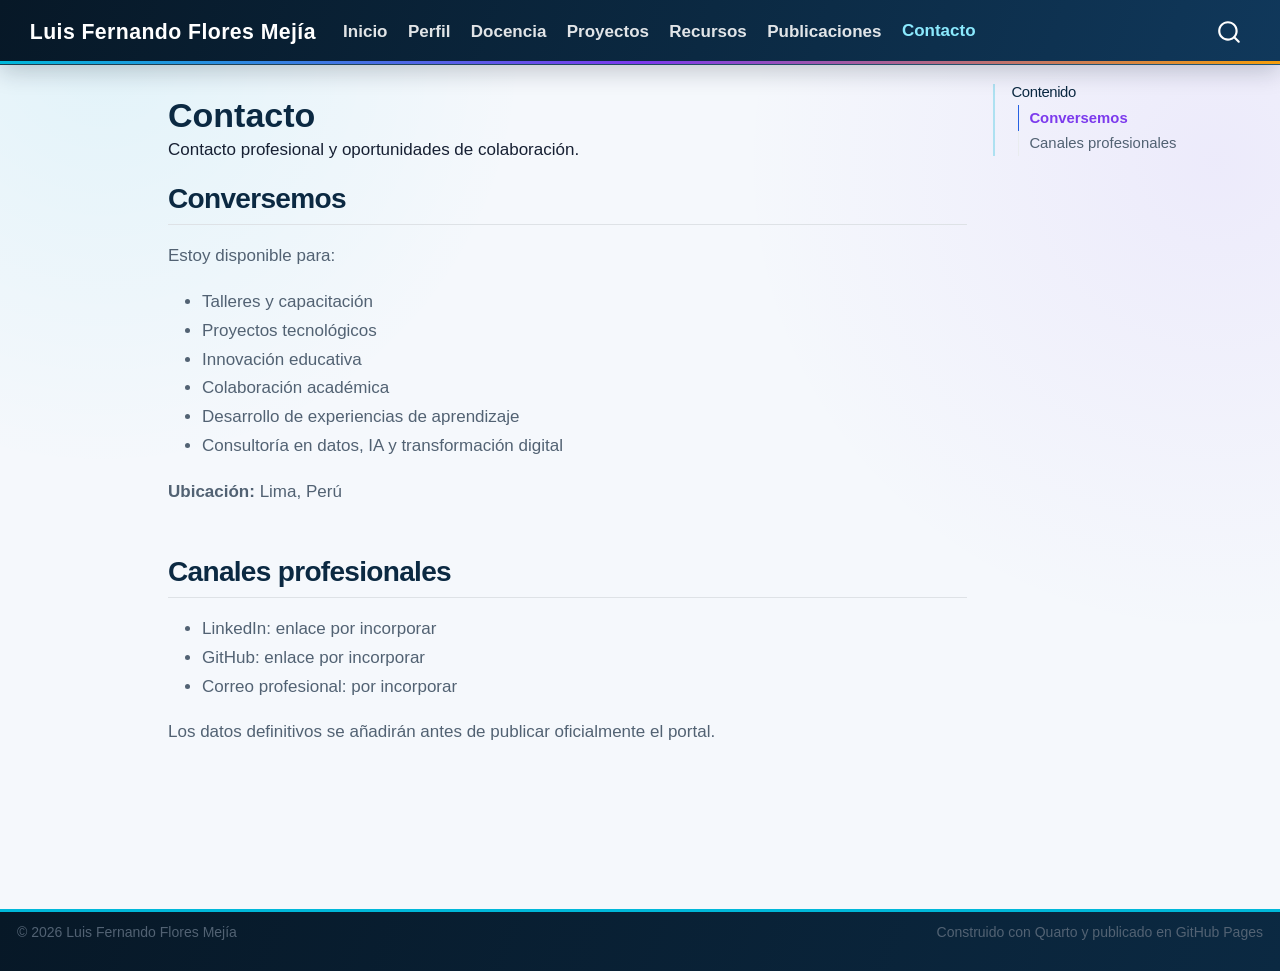
==== contacto.html @ 0957ce86 "Built site for gh-pages" ====
<!DOCTYPE html>
<html xmlns="http://www.w3.org/1999/xhtml" lang="es" xml:lang="es"><head>

<meta charset="utf-8">
<meta name="generator" content="quarto-1.10.18">

<meta name="viewport" content="width=device-width, initial-scale=1.0, user-scalable=yes">

<meta name="description" content="Contacto profesional y oportunidades de colaboración.">

<title>Contacto – Luis Fernando Flores Mejía</title>
<style>
/* Default styles provided by pandoc.
** See https://pandoc.org/MANUAL.html#variables-for-html for config info.
*/
span.smallcaps{font-variant: small-caps;}
div.columns{display: flex; gap: 1.5em;}
div.column{flex: auto;}
@media screen {
div.columns{gap: min(4vw, 1.5em);}
div.column{overflow-x: auto;}
}
div.hanging-indent{margin-left: 1.5em; text-indent: -1.5em;}
ul.task-list{list-style: none;}
ul.task-list li input[type="checkbox"] {
  width: 0.8em;
  margin: 0 0.8em 0.2em -1em; /* quarto-specific, see https://github.com/quarto-dev/quarto-cli/issues/4556 */ 
  vertical-align: middle;
}
</style>


<script src="site_libs/quarto-nav/quarto-nav.js"></script>
<script src="site_libs/quarto-nav/headroom.min.js"></script>
<script src="site_libs/clipboard/clipboard.min.js"></script>
<script src="site_libs/quarto-search/autocomplete.umd.js"></script>
<script src="site_libs/quarto-search/fuse.min.js"></script>
<script src="site_libs/quarto-search/quarto-search.js"></script>
<meta name="quarto:offset" content="./">
<script src="site_libs/quarto-html/quarto.js" type="module"></script>
<script src="site_libs/quarto-html/tabsets/tabsets.js" type="module"></script>
<script src="site_libs/quarto-html/popper.min.js"></script>
<script src="site_libs/quarto-html/tippy.umd.min.js"></script>
<script src="site_libs/quarto-html/anchor.min.js"></script>
<link href="site_libs/quarto-html/tippy.css" rel="stylesheet">
<link href="site_libs/quarto-html/quarto-syntax-highlighting-64a204ab8560d761af7679ceaba22944.css" rel="stylesheet" id="quarto-text-highlighting-styles">
<script src="site_libs/bootstrap/bootstrap.min.js"></script>
<link href="site_libs/bootstrap/bootstrap-icons.css" rel="stylesheet">
<link href="site_libs/bootstrap/bootstrap-51e2acb304f72f5d87eae5468a5c4eb7.min.css" rel="stylesheet" append-hash="true" id="quarto-bootstrap" data-mode="light">
<script id="quarto-search-options" type="application/json">{
  "location": "navbar",
  "copy-button": false,
  "collapse-after": 3,
  "panel-placement": "end",
  "type": "overlay",
  "limit": 50,
  "keyboard-shortcut": [
    "f",
    "/",
    "s"
  ],
  "show-item-context": false,
  "language": {
    "search-no-results-text": "No se han encontrado resultados",
    "search-matching-documents-text": "documentos encontrados",
    "search-copy-link-title": "Copiar el enlace en la búsqueda",
    "search-hide-matches-text": "Ocultar resultados adicionales",
    "search-more-match-text": "resultado adicional en este documento",
    "search-more-matches-text": "resultados adicionales en este documento",
    "search-clear-button-title": "Borrar",
    "search-text-placeholder": "",
    "search-detached-cancel-button-title": "Cancelar",
    "search-submit-button-title": "Enviar",
    "search-label": "Buscar"
  }
}</script>
<style>html{ scroll-behavior: smooth; }</style>


<link rel="stylesheet" href="styles.css">
</head>

<body class="nav-fixed quarto-light">

<div id="quarto-search-results"></div>
  <header id="quarto-header" class="headroom fixed-top">
    <nav class="navbar navbar-expand-lg " data-bs-theme="dark">
      <div class="navbar-container container-fluid">
      <div class="navbar-brand-container mx-auto">
    <a class="navbar-brand" href="./index.html">
    <span class="navbar-title">Luis Fernando Flores Mejía</span>
    </a>
  </div>
            <div id="quarto-search" class="" title="Buscar"></div>
          <button class="navbar-toggler" type="button" data-bs-toggle="collapse" data-bs-target="#navbarCollapse" aria-controls="navbarCollapse" role="menu" aria-expanded="false" aria-label="Navegación de palanca" onclick="if (window.quartoToggleHeadroom) { window.quartoToggleHeadroom(); }">
  <span class="navbar-toggler-icon"></span>
</button>
          <div class="collapse navbar-collapse" id="navbarCollapse">
            <ul class="navbar-nav navbar-nav-scroll me-auto">
  <li class="nav-item">
    <a class="nav-link" href="./index.html"> 
<span class="menu-text">Inicio</span></a>
  </li>  
  <li class="nav-item">
    <a class="nav-link" href="./perfil.html"> 
<span class="menu-text">Perfil</span></a>
  </li>  
  <li class="nav-item">
    <a class="nav-link" href="./docencia.html"> 
<span class="menu-text">Docencia</span></a>
  </li>  
  <li class="nav-item">
    <a class="nav-link" href="./proyectos.html"> 
<span class="menu-text">Proyectos</span></a>
  </li>  
  <li class="nav-item">
    <a class="nav-link" href="./recursos.html"> 
<span class="menu-text">Recursos</span></a>
  </li>  
  <li class="nav-item">
    <a class="nav-link" href="./publicaciones.html"> 
<span class="menu-text">Publicaciones</span></a>
  </li>  
  <li class="nav-item">
    <a class="nav-link active" href="./contacto.html" aria-current="page"> 
<span class="menu-text">Contacto</span></a>
  </li>  
</ul>
          </div> <!-- /navcollapse -->
            <div class="quarto-navbar-tools">
</div>
      </div> <!-- /container-fluid -->
    </nav>
</header>
<!-- content -->
<div id="quarto-content" class="quarto-container page-columns page-rows-contents page-layout-article page-navbar">
<!-- sidebar -->
<!-- margin-sidebar -->
    <div id="quarto-margin-sidebar" class="sidebar margin-sidebar">
        <nav id="TOC" role="doc-toc" class="toc-active">
    <h2 id="toc-title">Contenido</h2>
   
  <ul>
  <li><a href="#conversemos" id="toc-conversemos" class="nav-link active" data-scroll-target="#conversemos">Conversemos</a></li>
  <li><a href="#canales-profesionales" id="toc-canales-profesionales" class="nav-link" data-scroll-target="#canales-profesionales">Canales profesionales</a></li>
  </ul>
</nav>
    </div>
<!-- main -->
<main class="content" id="quarto-document-content">

<header id="title-block-header" class="quarto-title-block default">
<div class="quarto-title">
<h1 class="title">Contacto</h1>
</div>

<div>
  <div class="description">
    Contacto profesional y oportunidades de colaboración.
  </div>
</div>


<div class="quarto-title-meta">

    
  
    
  </div>
  


</header>


<section id="conversemos" class="level2">
<h2 class="anchored" data-anchor-id="conversemos">Conversemos</h2>
<p>Estoy disponible para:</p>
<ul>
<li>Talleres y capacitación</li>
<li>Proyectos tecnológicos</li>
<li>Innovación educativa</li>
<li>Colaboración académica</li>
<li>Desarrollo de experiencias de aprendizaje</li>
<li>Consultoría en datos, IA y transformación digital</li>
</ul>
<p><strong>Ubicación:</strong> Lima, Perú</p>
</section>
<section id="canales-profesionales" class="level2">
<h2 class="anchored" data-anchor-id="canales-profesionales">Canales profesionales</h2>
<ul>
<li>LinkedIn: enlace por incorporar</li>
<li>GitHub: enlace por incorporar</li>
<li>Correo profesional: por incorporar</li>
</ul>
<p>Los datos definitivos se añadirán antes de publicar oficialmente el portal.</p>


</section>

</main> <!-- /main -->
<script id="quarto-html-after-body" type="application/javascript">
  window.document.addEventListener("DOMContentLoaded", function (event) {
    const icon = "";
    const anchorJS = new window.AnchorJS();
    anchorJS.options = {
      placement: 'right',
      icon: icon
    };
    anchorJS.add('.anchored');
    const isCodeAnnotation = (el) => {
      for (const clz of el.classList) {
        if (clz.startsWith('code-annotation-')) {                     
          return true;
        }
      }
      return false;
    }
    const onCopySuccess = function(e) {
      // button target
      const button = e.trigger;
      // don't keep focus
      button.blur();
      // flash "checked"
      button.classList.add('code-copy-button-checked');
      var currentTitle = button.getAttribute("title");
      button.setAttribute("title", "Copiado");
      let tooltip;
      if (window.bootstrap) {
        button.setAttribute("data-bs-toggle", "tooltip");
        button.setAttribute("data-bs-placement", "left");
        button.setAttribute("data-bs-title", "Copiado");
        tooltip = new bootstrap.Tooltip(button, 
          { trigger: "manual", 
            customClass: "code-copy-button-tooltip",
            offset: [0, -8]});
        tooltip.show();    
      }
      setTimeout(function() {
        if (tooltip) {
          tooltip.hide();
          button.removeAttribute("data-bs-title");
          button.removeAttribute("data-bs-toggle");
          button.removeAttribute("data-bs-placement");
        }
        button.setAttribute("title", currentTitle);
        button.classList.remove('code-copy-button-checked');
      }, 1000);
      // clear code selection
      e.clearSelection();
    }
    const getTextToCopy = function(trigger) {
      const outerScaffold = trigger.parentElement.cloneNode(true);
      const codeEl = outerScaffold.querySelector('code');
      for (const childEl of codeEl.children) {
        if (isCodeAnnotation(childEl)) {
          childEl.remove();
        }
      }
      return codeEl.innerText;
    }
    const clipboard = new window.ClipboardJS('.code-copy-button:not([data-in-quarto-modal])', {
      text: getTextToCopy
    });
    clipboard.on('success', onCopySuccess);
    if (window.document.getElementById('quarto-embedded-source-code-modal')) {
      const clipboardModal = new window.ClipboardJS('.code-copy-button[data-in-quarto-modal]', {
        text: getTextToCopy,
        container: window.document.getElementById('quarto-embedded-source-code-modal')
      });
      clipboardModal.on('success', onCopySuccess);
    }
      var localhostRegex = new RegExp(/^(?:http|https):\/\/localhost\:?[0-9]*\//);
      var mailtoRegex = new RegExp(/^mailto:/);
        var filterRegex = new RegExp('/' + window.location.host + '/');
      var isInternal = (href) => {
          return filterRegex.test(href) || localhostRegex.test(href) || mailtoRegex.test(href);
      }
      // Inspect non-navigation links and adorn them if external
     var links = window.document.querySelectorAll('a[href]:not(.nav-link):not(.navbar-brand):not(.toc-action):not(.sidebar-link):not(.sidebar-item-toggle):not(.pagination-link):not(.no-external):not([aria-hidden]):not(.dropdown-item):not(.quarto-navigation-tool):not(.about-link)');
      for (var i=0; i<links.length; i++) {
        const link = links[i];
        if (!isInternal(link.href)) {
          // undo the damage that might have been done by quarto-nav.js in the case of
          // links that we want to consider external
          if (link.dataset.originalHref !== undefined) {
            link.href = link.dataset.originalHref;
          }
        }
      }
    function tippyHover(el, contentFn, onTriggerFn, onUntriggerFn) {
      const config = {
        allowHTML: true,
        maxWidth: 500,
        delay: 100,
        arrow: false,
        appendTo: function(el) {
            return el.parentElement;
        },
        interactive: true,
        interactiveBorder: 10,
        theme: 'quarto',
        placement: 'bottom-start',
      };
      if (contentFn) {
        config.content = contentFn;
      }
      if (onTriggerFn) {
        config.onTrigger = onTriggerFn;
      }
      if (onUntriggerFn) {
        config.onUntrigger = onUntriggerFn;
      }
      window.tippy(el, config); 
    }
    const noterefs = window.document.querySelectorAll('a[role="doc-noteref"]');
    for (var i=0; i<noterefs.length; i++) {
      const ref = noterefs[i];
      tippyHover(ref, function() {
        // use id or data attribute instead here
        let href = ref.getAttribute('data-footnote-href') || ref.getAttribute('href');
        try { href = new URL(href).hash; } catch {}
        const id = href.replace(/^#\/?/, "");
        const note = window.document.getElementById(id);
        if (note) {
          return note.innerHTML;
        } else {
          return "";
        }
      });
    }
    const xrefs = window.document.querySelectorAll('a.quarto-xref');
    const processXRef = (id, note) => {
      // Strip column container classes
      const stripColumnClz = (el) => {
        el.classList.remove("page-full", "page-columns");
        if (el.children) {
          for (const child of el.children) {
            stripColumnClz(child);
          }
        }
      }
      stripColumnClz(note)
      if (id === null || id.startsWith('sec-')) {
        // Special case sections, only their first couple elements
        const container = document.createElement("div");
        if (note.children && note.children.length > 2) {
          container.appendChild(note.children[0].cloneNode(true));
          for (let i = 1; i < note.children.length; i++) {
            const child = note.children[i];
            if (child.tagName === "P" && child.innerText === "") {
              continue;
            } else {
              container.appendChild(child.cloneNode(true));
              break;
            }
          }
          if (window.Quarto?.typesetMath) {
            window.Quarto.typesetMath(container);
          }
          return container.innerHTML
        } else {
          if (window.Quarto?.typesetMath) {
            window.Quarto.typesetMath(note);
          }
          return note.innerHTML;
        }
      } else {
        // Remove any anchor links if they are present
        const anchorLink = note.querySelector('a.anchorjs-link');
        if (anchorLink) {
          anchorLink.remove();
        }
        if (window.Quarto?.typesetMath) {
          window.Quarto.typesetMath(note);
        }
        if (note.classList.contains("callout")) {
          return note.outerHTML;
        } else {
          return note.innerHTML;
        }
      }
    }
    for (var i=0; i<xrefs.length; i++) {
      const xref = xrefs[i];
      tippyHover(xref, undefined, function(instance) {
        instance.disable();
        let url = xref.getAttribute('href');
        let hash = undefined; 
        if (url.startsWith('#')) {
          hash = url;
        } else {
          try { hash = new URL(url).hash; } catch {}
        }
        if (hash) {
          const id = hash.replace(/^#\/?/, "");
          const note = window.document.getElementById(id);
          if (note !== null) {
            try {
              const html = processXRef(id, note.cloneNode(true));
              instance.setContent(html);
            } finally {
              instance.enable();
              instance.show();
            }
          } else {
            // See if we can fetch this
            fetch(url.split('#')[0])
            .then(res => res.text())
            .then(html => {
              const parser = new DOMParser();
              const htmlDoc = parser.parseFromString(html, "text/html");
              const note = htmlDoc.getElementById(id);
              if (note !== null) {
                const html = processXRef(id, note);
                instance.setContent(html);
              } 
            }).finally(() => {
              instance.enable();
              instance.show();
            });
          }
        } else {
          // See if we can fetch a full url (with no hash to target)
          // This is a special case and we should probably do some content thinning / targeting
          fetch(url)
          .then(res => res.text())
          .then(html => {
            const parser = new DOMParser();
            const htmlDoc = parser.parseFromString(html, "text/html");
            const note = htmlDoc.querySelector('main.content');
            if (note !== null) {
              // This should only happen for chapter cross references
              // (since there is no id in the URL)
              // remove the first header
              if (note.children.length > 0 && note.children[0].tagName === "HEADER") {
                note.children[0].remove();
              }
              const html = processXRef(null, note);
              instance.setContent(html);
            } 
          }).finally(() => {
            instance.enable();
            instance.show();
          });
        }
      }, function(instance) {
      });
    }
        let selectedAnnoteEl;
        const selectorForAnnotation = ( cell, annotation) => {
          let cellAttr = 'data-code-cell="' + cell + '"';
          let lineAttr = 'data-code-annotation="' +  annotation + '"';
          const selector = 'span[' + cellAttr + '][' + lineAttr + ']';
          return selector;
        }
        const selectCodeLines = (annoteEl) => {
          const doc = window.document;
          const targetCell = annoteEl.getAttribute("data-target-cell");
          const targetAnnotation = annoteEl.getAttribute("data-target-annotation");
          const annoteSpan = window.document.querySelector(selectorForAnnotation(targetCell, targetAnnotation));
          const lines = annoteSpan.getAttribute("data-code-lines").split(",");
          const lineIds = lines.map((line) => {
            return targetCell + "-" + line;
          })
          let top = null;
          let height = null;
          let parent = null;
          if (lineIds.length > 0) {
              //compute the position of the single el (top and bottom and make a div)
              const el = window.document.getElementById(lineIds[0]);
              top = el.offsetTop;
              height = el.offsetHeight;
              parent = el.parentElement.parentElement;
            if (lineIds.length > 1) {
              const lastEl = window.document.getElementById(lineIds[lineIds.length - 1]);
              const bottom = lastEl.offsetTop + lastEl.offsetHeight;
              height = bottom - top;
            }
            if (top !== null && height !== null && parent !== null) {
              // cook up a div (if necessary) and position it 
              let div = window.document.getElementById("code-annotation-line-highlight");
              if (div === null) {
                div = window.document.createElement("div");
                div.setAttribute("id", "code-annotation-line-highlight");
                div.style.position = 'absolute';
                parent.appendChild(div);
              }
              div.style.top = top - 2 + "px";
              div.style.height = height + 4 + "px";
              div.style.left = 0;
              let gutterDiv = window.document.getElementById("code-annotation-line-highlight-gutter");
              if (gutterDiv === null) {
                gutterDiv = window.document.createElement("div");
                gutterDiv.setAttribute("id", "code-annotation-line-highlight-gutter");
                gutterDiv.style.position = 'absolute';
                const codeCell = window.document.getElementById(targetCell);
                const gutter = codeCell.querySelector('.code-annotation-gutter');
                gutter.appendChild(gutterDiv);
              }
              gutterDiv.style.top = top - 2 + "px";
              gutterDiv.style.height = height + 4 + "px";
            }
            selectedAnnoteEl = annoteEl;
          }
        };
        const unselectCodeLines = () => {
          const elementsIds = ["code-annotation-line-highlight", "code-annotation-line-highlight-gutter"];
          elementsIds.forEach((elId) => {
            const div = window.document.getElementById(elId);
            if (div) {
              div.remove();
            }
          });
          selectedAnnoteEl = undefined;
        };
          // Handle positioning of the toggle
      window.addEventListener(
        "resize",
        throttle(() => {
          elRect = undefined;
          if (selectedAnnoteEl) {
            selectCodeLines(selectedAnnoteEl);
          }
        }, 10)
      );
      function throttle(fn, ms) {
      let throttle = false;
      let timer;
        return (...args) => {
          if(!throttle) { // first call gets through
              fn.apply(this, args);
              throttle = true;
          } else { // all the others get throttled
              if(timer) clearTimeout(timer); // cancel #2
              timer = setTimeout(() => {
                fn.apply(this, args);
                timer = throttle = false;
              }, ms);
          }
        };
      }
        // Attach click handler to the DT
        const annoteDls = window.document.querySelectorAll('dt[data-target-cell]');
        for (const annoteDlNode of annoteDls) {
          annoteDlNode.addEventListener('click', (event) => {
            const clickedEl = event.target;
            if (clickedEl !== selectedAnnoteEl) {
              unselectCodeLines();
              const activeEl = window.document.querySelector('dt[data-target-cell].code-annotation-active');
              if (activeEl) {
                activeEl.classList.remove('code-annotation-active');
              }
              selectCodeLines(clickedEl);
              clickedEl.classList.add('code-annotation-active');
            } else {
              // Unselect the line
              unselectCodeLines();
              clickedEl.classList.remove('code-annotation-active');
            }
          });
        }
    const findCites = (el) => {
      const parentEl = el.parentElement;
      if (parentEl) {
        const cites = parentEl.dataset.cites;
        if (cites) {
          return {
            el,
            cites: cites.split(' ')
          };
        } else {
          return findCites(el.parentElement)
        }
      } else {
        return undefined;
      }
    };
    var bibliorefs = window.document.querySelectorAll('a[role="doc-biblioref"]');
    for (var i=0; i<bibliorefs.length; i++) {
      const ref = bibliorefs[i];
      const citeInfo = findCites(ref);
      if (citeInfo) {
        tippyHover(citeInfo.el, function() {
          var popup = window.document.createElement('div');
          citeInfo.cites.forEach(function(cite) {
            var citeDiv = window.document.createElement('div');
            citeDiv.classList.add('hanging-indent');
            citeDiv.classList.add('csl-entry');
            var biblioDiv = window.document.getElementById('ref-' + cite);
            if (biblioDiv) {
              citeDiv.innerHTML = biblioDiv.innerHTML;
            }
            popup.appendChild(citeDiv);
          });
          return popup.innerHTML;
        });
      }
    }
  });
  </script>
</div> <!-- /content -->
<footer class="footer">
  <div class="nav-footer">
    <div class="nav-footer-left">
<p>© 2026 Luis Fernando Flores Mejía</p>
</div>   
    <div class="nav-footer-center">
      &nbsp;
    </div>
    <div class="nav-footer-right">
<p>Construido con Quarto y publicado en GitHub Pages</p>
</div>
  </div>
</footer>




<script src="site_libs/quarto-html/zenscroll-min.js"></script>
</body></html>
---- site_libs/quarto-html/tippy.css ----
.tippy-box[data-animation=fade][data-state=hidden]{opacity:0}[data-tippy-root]{max-width:calc(100vw - 10px)}.tippy-box{position:relative;background-color:#333;color:#fff;border-radius:4px;font-size:14px;line-height:1.4;white-space:normal;outline:0;transition-property:transform,visibility,opacity}.tippy-box[data-placement^=top]>.tippy-arrow{bottom:0}.tippy-box[data-placement^=top]>.tippy-arrow:before{bottom:-7px;left:0;border-width:8px 8px 0;border-top-color:initial;transform-origin:center top}.tippy-box[data-placement^=bottom]>.tippy-arrow{top:0}.tippy-box[data-placement^=bottom]>.tippy-arrow:before{top:-7px;left:0;border-width:0 8px 8px;border-bottom-color:initial;transform-origin:center bottom}.tippy-box[data-placement^=left]>.tippy-arrow{right:0}.tippy-box[data-placement^=left]>.tippy-arrow:before{border-width:8px 0 8px 8px;border-left-color:initial;right:-7px;transform-origin:center left}.tippy-box[data-placement^=right]>.tippy-arrow{left:0}.tippy-box[data-placement^=right]>.tippy-arrow:before{left:-7px;border-width:8px 8px 8px 0;border-right-color:initial;transform-origin:center right}.tippy-box[data-inertia][data-state=visible]{transition-timing-function:cubic-bezier(.54,1.5,.38,1.11)}.tippy-arrow{width:16px;height:16px;color:#333}.tippy-arrow:before{content:"";position:absolute;border-color:transparent;border-style:solid}.tippy-content{position:relative;padding:5px 9px;z-index:1}
---- site_libs/quarto-html/quarto-syntax-highlighting-64a204ab8560d761af7679ceaba22944.css ----
/* quarto syntax highlight colors */
:root {
  --quarto-hl-ot-color: #003B4F;
  --quarto-hl-at-color: #657422;
  --quarto-hl-ss-color: #20794D;
  --quarto-hl-an-color: #5E5E5E;
  --quarto-hl-fu-color: #4758AB;
  --quarto-hl-st-color: #20794D;
  --quarto-hl-cf-color: #003B4F;
  --quarto-hl-op-color: #5E5E5E;
  --quarto-hl-er-color: #AD0000;
  --quarto-hl-bn-color: #AD0000;
  --quarto-hl-al-color: #AD0000;
  --quarto-hl-va-color: #111111;
  --quarto-hl-bu-color: inherit;
  --quarto-hl-ex-color: inherit;
  --quarto-hl-pp-color: #AD0000;
  --quarto-hl-in-color: #5E5E5E;
  --quarto-hl-vs-color: #20794D;
  --quarto-hl-wa-color: #5E5E5E;
  --quarto-hl-do-color: #5E5E5E;
  --quarto-hl-im-color: #00769E;
  --quarto-hl-ch-color: #20794D;
  --quarto-hl-dt-color: #AD0000;
  --quarto-hl-fl-color: #AD0000;
  --quarto-hl-co-color: #5E5E5E;
  --quarto-hl-cv-color: #5E5E5E;
  --quarto-hl-cn-color: #8f5902;
  --quarto-hl-sc-color: #5E5E5E;
  --quarto-hl-dv-color: #AD0000;
  --quarto-hl-kw-color: #003B4F;
}

/* other quarto variables */
:root {
  --quarto-font-monospace: SFMono-Regular, Menlo, Monaco, Consolas, "Liberation Mono", "Courier New", monospace;
}

/* syntax highlight based on Pandoc's rules */
pre > code.sourceCode > span {
  color: #003B4F;
}

code.sourceCode > span {
  color: #003B4F;
}

div.sourceCode,
div.sourceCode pre.sourceCode {
  color: #003B4F;
}

/* Normal */
code span {
  color: #003B4F;
}

/* Alert */
code span.al {
  color: #AD0000;
  font-style: inherit;
}

/* Annotation */
code span.an {
  color: #5E5E5E;
  font-style: inherit;
}

/* Attribute */
code span.at {
  color: #657422;
  font-style: inherit;
}

/* BaseN */
code span.bn {
  color: #AD0000;
  font-style: inherit;
}

/* BuiltIn */
code span.bu {
  font-style: inherit;
}

/* ControlFlow */
code span.cf {
  color: #003B4F;
  font-weight: bold;
  font-style: inherit;
}

/* Char */
code span.ch {
  color: #20794D;
  font-style: inherit;
}

/* Constant */
code span.cn {
  color: #8f5902;
  font-style: inherit;
}

/* Comment */
code span.co {
  color: #5E5E5E;
  font-style: inherit;
}

/* CommentVar */
code span.cv {
  color: #5E5E5E;
  font-style: italic;
}

/* Documentation */
code span.do {
  color: #5E5E5E;
  font-style: italic;
}

/* DataType */
code span.dt {
  color: #AD0000;
  font-style: inherit;
}

/* DecVal */
code span.dv {
  color: #AD0000;
  font-style: inherit;
}

/* Error */
code span.er {
  color: #AD0000;
  font-style: inherit;
}

/* Extension */
code span.ex {
  font-style: inherit;
}

/* Float */
code span.fl {
  color: #AD0000;
  font-style: inherit;
}

/* Function */
code span.fu {
  color: #4758AB;
  font-style: inherit;
}

/* Import */
code span.im {
  color: #00769E;
  font-style: inherit;
}

/* Information */
code span.in {
  color: #5E5E5E;
  font-style: inherit;
}

/* Keyword */
code span.kw {
  color: #003B4F;
  font-weight: bold;
  font-style: inherit;
}

/* Operator */
code span.op {
  color: #5E5E5E;
  font-style: inherit;
}

/* Other */
code span.ot {
  color: #003B4F;
  font-style: inherit;
}

/* Preprocessor */
code span.pp {
  color: #AD0000;
  font-style: inherit;
}

/* SpecialChar */
code span.sc {
  color: #5E5E5E;
  font-style: inherit;
}

/* SpecialString */
code span.ss {
  color: #20794D;
  font-style: inherit;
}

/* String */
code span.st {
  color: #20794D;
  font-style: inherit;
}

/* Variable */
code span.va {
  color: #111111;
  font-style: inherit;
}

/* VerbatimString */
code span.vs {
  color: #20794D;
  font-style: inherit;
}

/* Warning */
code span.wa {
  color: #5E5E5E;
  font-style: italic;
}

.prevent-inlining {
  content: "</";
}

/*# sourceMappingURL=9d8d5bb603a83b8298b89080a598c93b.css.map */
---- styles.css ----
/* =========================================================
   IDENTIDAD VISUAL
   Ciencia · Tecnología · Datos · IA · Gamificación
   ========================================================= */

:root {
  --azul-noche: #071827;
  --azul-profundo: #0b2942;
  --azul-tecnologico: #086788;
  --cian: #00b8d9;
  --cian-claro: #8be9fd;
  --violeta: #7c3aed;
  --verde-logro: #16a34a;
  --dorado-recompensa: #f59e0b;

  --fondo: #f5f8fc;
  --superficie: #ffffff;
  --superficie-azul: #edf7fb;

  --texto: #172033;
  --texto-secundario: #526273;
  --borde: rgba(8, 103, 136, 0.18);

  --sombra-suave: 0 10px 30px rgba(7, 24, 39, 0.08);
  --sombra-activa: 0 16px 40px rgba(0, 184, 217, 0.16);
  --radio: 16px;
}

/* =========================================================
   BASE GENERAL
   ========================================================= */

html {
  scroll-behavior: smooth;
}

body {
  color: var(--texto);
  background-color: var(--fondo);
  background-image:
    radial-gradient(
      circle at 8% 5%,
      rgba(0, 184, 217, 0.08),
      transparent 25rem
    ),
    radial-gradient(
      circle at 95% 18%,
      rgba(124, 58, 237, 0.07),
      transparent 28rem
    );
  background-attachment: fixed;
  font-family:
    Inter,
    "Segoe UI",
    Roboto,
    Helvetica,
    Arial,
    sans-serif;
  line-height: 1.7;
}

main.content {
  animation: entrada 0.55s ease-out both;
}

p,
li {
  color: var(--texto-secundario);
}

/* =========================================================
   BARRA DE NAVEGACIÓN
   ========================================================= */

.navbar {
  position: relative;
  background:
    linear-gradient(
      110deg,
      var(--azul-noche) 0%,
      var(--azul-profundo) 55%,
      #10385b 100%
    ) !important;
  box-shadow: 0 6px 24px rgba(7, 24, 39, 0.22);
  border-bottom: 1px solid rgba(139, 233, 253, 0.18);
}

/* Línea que recuerda una barra de progreso */
.navbar::after {
  content: "";
  position: absolute;
  right: 0;
  bottom: 0;
  left: 0;
  height: 3px;
  background:
    linear-gradient(
      90deg,
      var(--cian),
      var(--violeta),
      var(--dorado-recompensa)
    );
}

.navbar-brand,
.navbar-title,
.navbar-nav .nav-link {
  color: #ffffff !important;
}

.navbar-brand {
  font-weight: 800;
  letter-spacing: 0.02em;
}

.navbar-nav .nav-link {
  position: relative;
  font-weight: 600;
  opacity: 0.88;
  transition:
    color 0.2s ease,
    opacity 0.2s ease,
    transform 0.2s ease;
}

.navbar-nav .nav-link:hover,
.navbar-nav .nav-link.active {
  color: var(--cian-claro) !important;
  opacity: 1;
  transform: translateY(-1px);
}

/* =========================================================
   PORTADA / HERO
   ========================================================= */

.hero {
  position: relative;
  isolation: isolate;
  overflow: hidden;

  padding: clamp(2.5rem, 6vw, 5rem);
  margin: 1rem 0 3rem;

  color: #ffffff;
  background:
    radial-gradient(
      circle at 82% 22%,
      rgba(0, 184, 217, 0.32),
      transparent 22rem
    ),
    radial-gradient(
      circle at 12% 90%,
      rgba(124, 58, 237, 0.28),
      transparent 24rem
    ),
    linear-gradient(
      135deg,
      var(--azul-noche) 0%,
      var(--azul-profundo) 58%,
      #104664 100%
    );

  border: 1px solid rgba(139, 233, 253, 0.2);
  border-radius: 24px;
  box-shadow: 0 22px 60px rgba(7, 24, 39, 0.22);
}

/* Retícula científica y digital */
.hero::before {
  content: "";
  position: absolute;
  inset: 0;
  z-index: -1;

  background-image:
    linear-gradient(
      rgba(139, 233, 253, 0.07) 1px,
      transparent 1px
    ),
    linear-gradient(
      90deg,
      rgba(139, 233, 253, 0.07) 1px,
      transparent 1px
    );

  background-size: 38px 38px;
  mask-image:
    linear-gradient(
      to bottom right,
      rgba(0, 0, 0, 0.95),
      transparent 85%
    );
}

/* Resplandor tecnológico */
.hero::after {
  content: "";
  position: absolute;
  top: -90px;
  right: -90px;
  z-index: -1;

  width: 260px;
  height: 260px;

  background: rgba(0, 184, 217, 0.22);
  border-radius: 50%;
  filter: blur(14px);
}

.hero h1 {
  max-width: 850px;
  margin-bottom: 1rem;

  color: #ffffff;
  font-size: clamp(2.4rem, 5vw, 4.3rem);
  font-weight: 850;
  line-height: 1.05;
  letter-spacing: -0.045em;
}

.hero h2 {
  max-width: 900px;
  margin-bottom: 1.5rem;

  color: var(--cian-claro);
  font-size: clamp(1.05rem, 2vw, 1.35rem);
  font-weight: 650;
  line-height: 1.5;
}

.hero p {
  max-width: 760px;
  color: rgba(255, 255, 255, 0.86);
  font-size: 1.08rem;
}

/* =========================================================
   TÍTULOS Y CONTENIDO
   ========================================================= */

h1,
h2,
h3 {
  color: var(--azul-profundo);
}

h2 {
  margin-top: 2.8rem;
  font-weight: 800;
  letter-spacing: -0.025em;
}

main.content > h2 {
  position: relative;
  padding-bottom: 0.7rem;
}

main.content > h2::after {
  content: "";
  display: block;

  width: 74px;
  height: 4px;
  margin-top: 0.55rem;

  background:
    linear-gradient(
      90deg,
      var(--cian),
      var(--violeta)
    );

  border-radius: 999px;
}

h3 {
  margin-top: 1.7rem;
  font-weight: 750;
}

a {
  color: var(--azul-tecnologico);
  text-decoration-thickness: 2px;
  text-underline-offset: 3px;
}

a:hover {
  color: var(--violeta);
}

/* =========================================================
   TARJETAS DE ESPECIALIZACIÓN
   ========================================================= */

.columns {
  display: grid !important;
  grid-template-columns: repeat(3, minmax(0, 1fr));
  gap: 1.25rem;
  margin: 2rem 0;
}

.columns > .column {
  position: relative;
  overflow: hidden;

  width: auto !important;
  min-height: 100%;
  padding: 1.6rem;

  background:
    linear-gradient(
      145deg,
      rgba(255, 255, 255, 0.98),
      rgba(237, 247, 251, 0.92)
    );

  border: 1px solid var(--borde);
  border-radius: var(--radio);
  box-shadow: var(--sombra-suave);

  transition:
    transform 0.25s ease,
    box-shadow 0.25s ease,
    border-color 0.25s ease;
}

.columns > .column::before {
  content: "";
  position: absolute;
  top: 0;
  right: 0;
  left: 0;

  height: 5px;
  background:
    linear-gradient(
      90deg,
      var(--cian),
      var(--violeta)
    );
}

.columns > .column:nth-child(2)::before {
  background:
    linear-gradient(
      90deg,
      var(--violeta),
      var(--dorado-recompensa)
    );
}

.columns > .column:nth-child(3)::before {
  background:
    linear-gradient(
      90deg,
      var(--verde-logro),
      var(--cian)
    );
}

.columns > .column:hover {
  transform: translateY(-6px);
  border-color: rgba(0, 184, 217, 0.48);
  box-shadow: var(--sombra-activa);
}

.columns > .column h3 {
  margin-top: 0.3rem;
  color: var(--azul-profundo);
}

/* =========================================================
   BOTONES
   ========================================================= */

.btn {
  padding: 0.72rem 1.2rem;
  margin: 0.5rem 0.45rem 0.25rem 0;

  font-weight: 750;
  letter-spacing: 0.01em;

  border-width: 2px;
  border-radius: 10px;

  transition:
    transform 0.2s ease,
    box-shadow 0.2s ease,
    background-color 0.2s ease;
}

.btn-primary {
  color: #ffffff !important;
  background:
    linear-gradient(
      110deg,
      var(--azul-tecnologico),
      var(--cian)
    ) !important;
  border-color: transparent !important;
  box-shadow: 0 8px 20px rgba(0, 184, 217, 0.22);
}

.btn-primary:hover {
  transform: translateY(-2px);
  box-shadow: 0 12px 26px rgba(0, 184, 217, 0.34);
}

.btn-outline-primary {
  color: var(--cian-claro) !important;
  background: rgba(255, 255, 255, 0.06);
  border-color: var(--cian-claro) !important;
}

.btn-outline-primary:hover {
  color: var(--azul-noche) !important;
  background: var(--cian-claro) !important;
  transform: translateY(-2px);
}

.btn-secondary {
  color: #ffffff !important;
  background:
    linear-gradient(
      110deg,
      var(--violeta),
      #9b5de5
    ) !important;
  border-color: transparent !important;
}

/* =========================================================
   ELEMENTOS DE DATOS Y CONTENIDO
   ========================================================= */

blockquote {
  padding: 1rem 1.3rem;

  background: rgba(0, 184, 217, 0.07);
  border-left: 5px solid var(--cian);
  border-radius: 0 12px 12px 0;
}

code {
  color: #6435c9;
  background: rgba(124, 58, 237, 0.08);
  border: 1px solid rgba(124, 58, 237, 0.12);
  border-radius: 5px;
}

pre code {
  border: 0;
}

table {
  overflow: hidden;
  background: var(--superficie);
  border-radius: 12px;
  box-shadow: var(--sombra-suave);
}

thead {
  color: #ffffff;
  background: var(--azul-profundo);
}

tbody tr:hover {
  background: rgba(0, 184, 217, 0.06);
}

.callout {
  border-radius: 12px;
  box-shadow: 0 6px 18px rgba(7, 24, 39, 0.06);
}

/* =========================================================
   ÍNDICE LATERAL
   ========================================================= */

#TOC {
  padding-left: 1rem;
  border-left: 2px solid rgba(0, 184, 217, 0.28);
}

#TOC .active {
  color: var(--violeta) !important;
  font-weight: 700;
}

/* =========================================================
   ACCESIBILIDAD
   ========================================================= */

a:focus-visible,
button:focus-visible,
.btn:focus-visible {
  outline: 3px solid var(--dorado-recompensa);
  outline-offset: 4px;
  border-radius: 6px;
}

/* =========================================================
   PIE DE PÁGINA
   ========================================================= */

.nav-footer {
  margin-top: 4rem;
  color: rgba(255, 255, 255, 0.82);
  background:
    linear-gradient(
      110deg,
      var(--azul-noche),
      var(--azul-profundo)
    );
  border-top: 3px solid var(--cian);
}

.nav-footer a {
  color: var(--cian-claro);
}

/* =========================================================
   ANIMACIÓN
   ========================================================= */

@keyframes entrada {
  from {
    opacity: 0;
    transform: translateY(10px);
  }

  to {
    opacity: 1;
    transform: translateY(0);
  }
}

/* Respeta la preferencia de usuarios sensibles al movimiento */
@media (prefers-reduced-motion: reduce) {
  html {
    scroll-behavior: auto;
  }

  *,
  *::before,
  *::after {
    animation-duration: 0.01ms !important;
    animation-iteration-count: 1 !important;
    transition-duration: 0.01ms !important;
  }
}

/* =========================================================
   ADAPTACIÓN A TABLET Y MÓVIL
   ========================================================= */

@media (max-width: 992px) {
  .columns {
    grid-template-columns: 1fr;
  }
}

@media (max-width: 768px) {
  body {
    background-attachment: scroll;
  }

  .hero {
    padding: 2.2rem 1.3rem;
    border-radius: 16px;
  }

  .hero h1 {
    font-size: 2.35rem;
  }

  .hero h2 {
    font-size: 1.05rem;
  }

  .btn {
    display: block;
    width: 100%;
    margin-right: 0;
    text-align: center;
  }

  main.content > h2 {
    font-size: 1.65rem;
  }
}
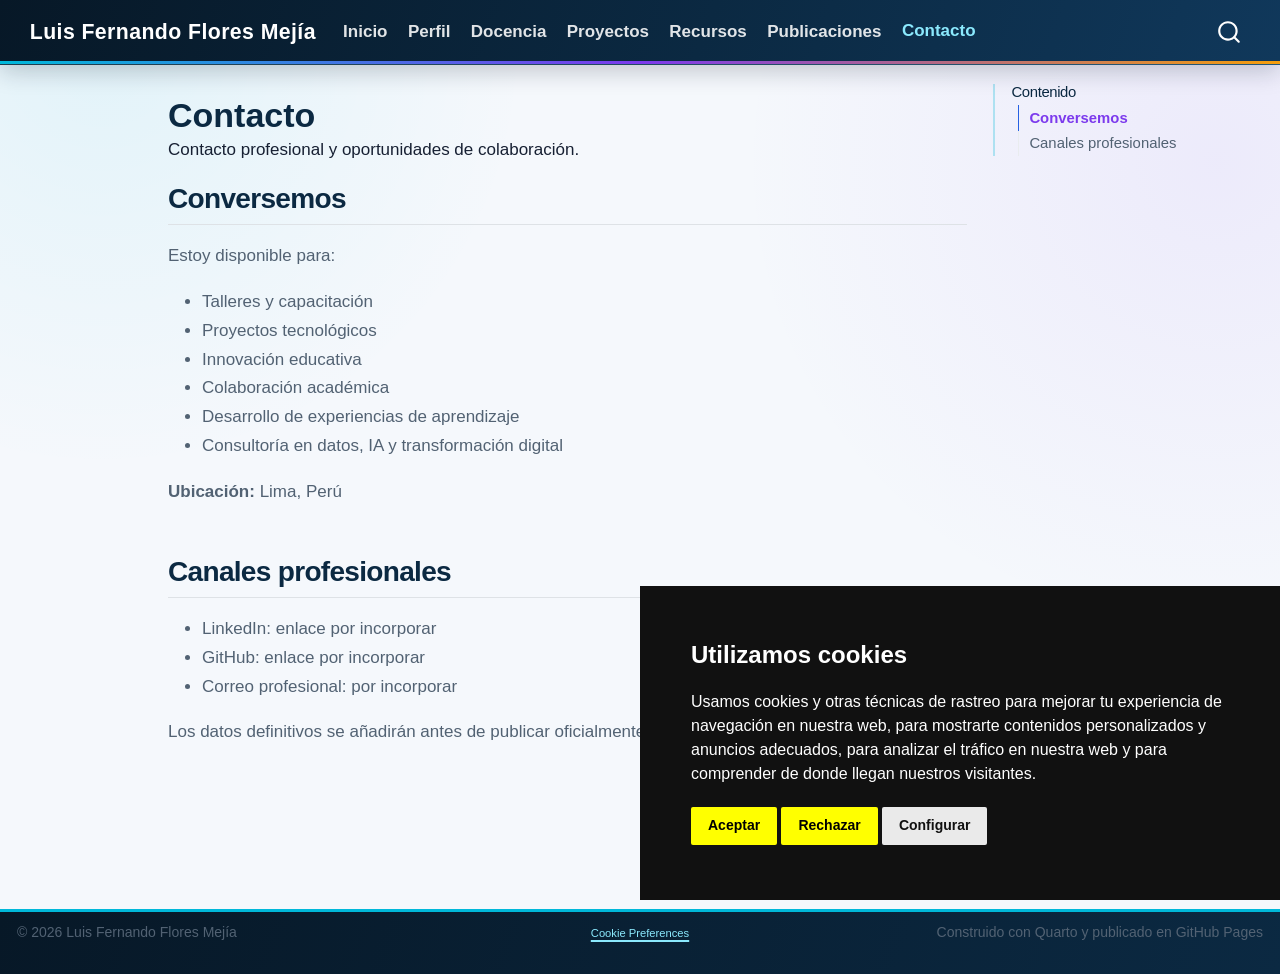
==== commit 24b71348: "Built site for gh-pages" ====
--- a/contacto.html
+++ b/contacto.html
@@ -37,6 +37,8 @@
 <script src="site_libs/quarto-search/fuse.min.js"></script>
 <script src="site_libs/quarto-search/quarto-search.js"></script>
 <meta name="quarto:offset" content="./">
+<script src="site_libs/cookie-consent/cookie-consent.js"></script>
+<link href="site_libs/cookie-consent/cookie-consent.css" rel="stylesheet">
 <script src="site_libs/quarto-html/quarto.js" type="module"></script>
 <script src="site_libs/quarto-html/tabsets/tabsets.js" type="module"></script>
 <script src="site_libs/quarto-html/popper.min.js"></script>
@@ -74,10 +76,44 @@
     "search-label": "Buscar"
   }
 }</script>
+<script async="" src="https://www.googletagmanager.com/gtag/js?id=G-LGJQ3DMFR2"></script>
+
+<script type="text/plain" cookie-consent="tracking">
+
+window.dataLayer = window.dataLayer || [];
+function gtag(){dataLayer.push(arguments);}
+gtag('js', new Date());
+gtag('config', 'G-LGJQ3DMFR2', { 'anonymize_ip': true});
+</script>
+
+<script type="text/javascript" charset="UTF-8">
+document.addEventListener('DOMContentLoaded', function () {
+cookieconsent.run({
+  "notice_banner_type":"simple",
+  "consent_type":"express",
+  "palette":"dark",
+  "language":"en",
+  "page_load_consent_levels":["strictly-necessary"],
+  "notice_banner_reject_button_hide":false,
+  "preferences_center_close_button_hide":false,
+  "website_name":""
+  ,
+"language":"es"
+  });
+});
+</script> 
+  
 <style>html{ scroll-behavior: smooth; }</style>
 
 
 <link rel="stylesheet" href="styles.css">
+<meta property="og:title" content="Contacto – Luis Fernando Flores Mejía">
+<meta property="og:description" content="Contacto profesional y oportunidades de colaboración.">
+<meta property="og:site_name" content="Luis Fernando Flores Mejía">
+<meta property="og:locale" content="es_PE">
+<meta name="twitter:title" content="Contacto – Luis Fernando Flores Mejía">
+<meta name="twitter:description" content="Contacto profesional y oportunidades de colaboración.">
+<meta name="twitter:card" content="summary">
 </head>
 
 <body class="nav-fixed quarto-light">
@@ -272,7 +308,7 @@
     }
       var localhostRegex = new RegExp(/^(?:http|https):\/\/localhost\:?[0-9]*\//);
       var mailtoRegex = new RegExp(/^mailto:/);
-        var filterRegex = new RegExp('/' + window.location.host + '/');
+        var filterRegex = new RegExp("https:\/\/luisfloresm\.com");
       var isInternal = (href) => {
           return filterRegex.test(href) || localhostRegex.test(href) || mailtoRegex.test(href);
       }
@@ -606,8 +642,8 @@
 <p>© 2026 Luis Fernando Flores Mejía</p>
 </div>   
     <div class="nav-footer-center">
-      &nbsp;
-    </div>
+
+<div class="cookie-consent-footer"><a href="#" id="open_preferences_center">Cookie Preferences</a></div></div>
     <div class="nav-footer-right">
 <p>Construido con Quarto y publicado en GitHub Pages</p>
 </div>
--- a/site_libs/cookie-consent/cookie-consent.css
+++ b/site_libs/cookie-consent/cookie-consent.css
@@ -0,0 +1,4 @@
+div.cookie-consent-footer {
+  font-size: 0.8em;
+  text-decoration: none;
+}
